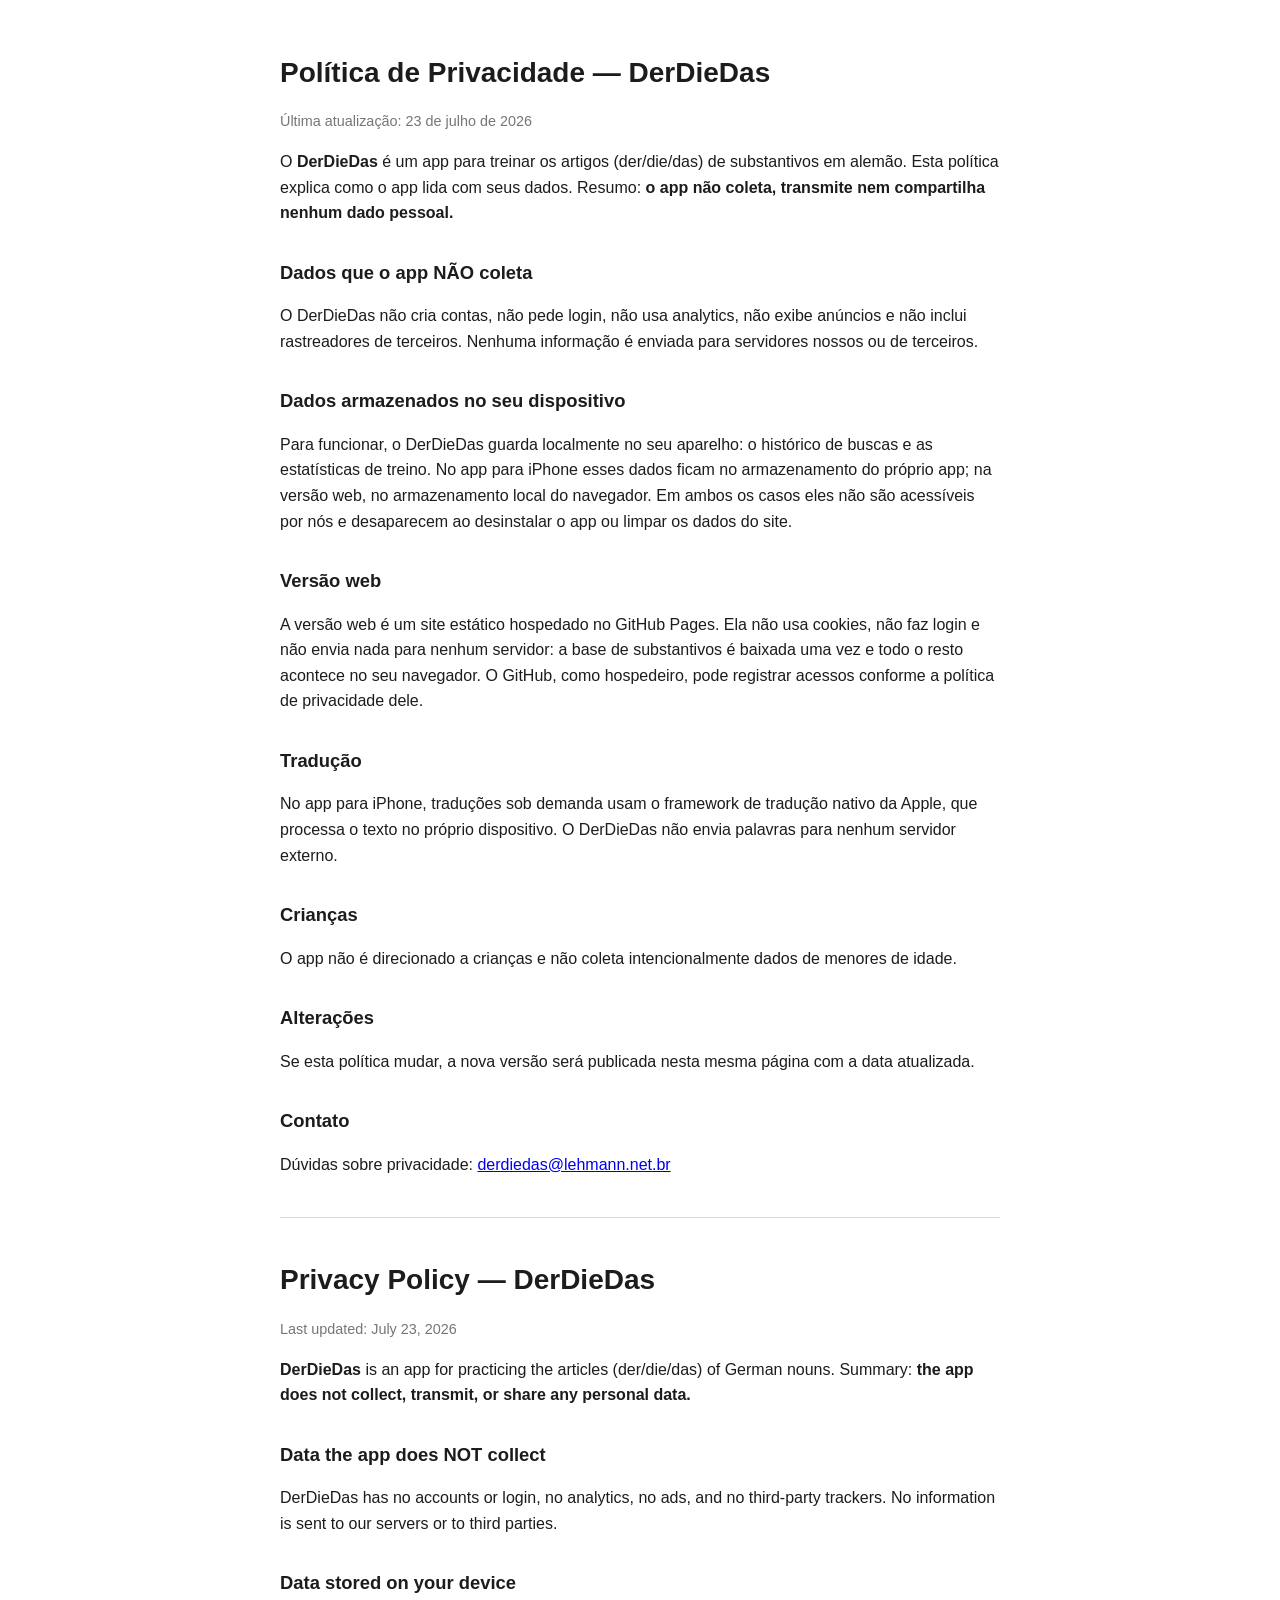
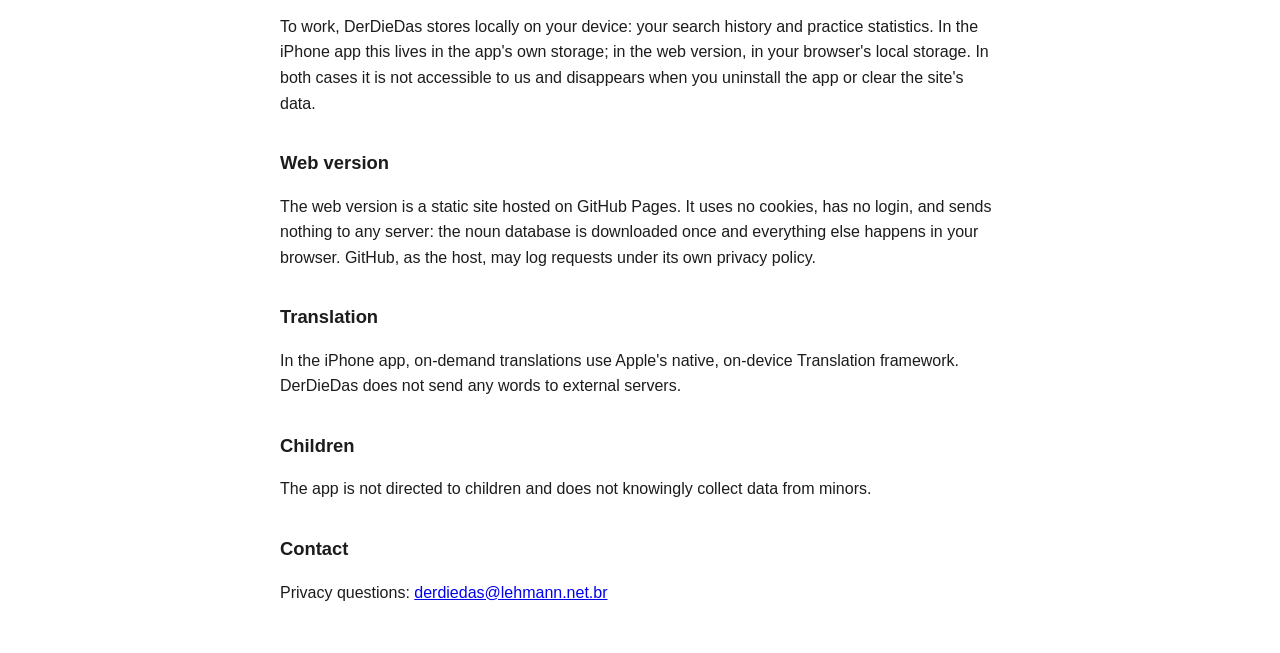
==== docs/privacidade.html @ f54a26e0 "Adiciona versão web (PWA estático) no GitHub Pages Porta o app para um site estático em docs/, distr" ====
<!DOCTYPE html>
<html lang="pt-BR">
<head>
<meta charset="UTF-8">
<meta name="viewport" content="width=device-width, initial-scale=1.0">
<title>Política de Privacidade — DerDieDas</title>
<style>
  :root { color-scheme: light dark; }
  body {
    font-family: -apple-system, BlinkMacSystemFont, "Segoe UI", Roboto, sans-serif;
    line-height: 1.6; max-width: 720px; margin: 0 auto; padding: 2rem 1.25rem;
    color: #1c1c1e; background: #fff;
  }
  @media (prefers-color-scheme: dark) {
    body { color: #e5e5e7; background: #1c1c1e; }
    a { color: #6db3ff; }
  }
  h1 { font-size: 1.75rem; margin-bottom: .25rem; }
  h2 { font-size: 1.15rem; margin-top: 2rem; }
  .muted { opacity: .6; font-size: .9rem; }
  hr { border: none; border-top: 1px solid rgba(128,128,128,.3); margin: 2.5rem 0; }
</style>
</head>
<body>

<h1>Política de Privacidade — DerDieDas</h1>
<p class="muted">Última atualização: 23 de julho de 2026</p>

<p>O <strong>DerDieDas</strong> é um app para treinar os artigos (der/die/das) de substantivos em alemão. Esta política explica como o app lida com seus dados. Resumo: <strong>o app não coleta, transmite nem compartilha nenhum dado pessoal.</strong></p>

<h2>Dados que o app NÃO coleta</h2>
<p>O DerDieDas não cria contas, não pede login, não usa analytics, não exibe anúncios e não inclui rastreadores de terceiros. Nenhuma informação é enviada para servidores nossos ou de terceiros.</p>

<h2>Dados armazenados no seu dispositivo</h2>
<p>Para funcionar, o DerDieDas guarda localmente no seu aparelho: o histórico de buscas e as estatísticas de treino. No app para iPhone esses dados ficam no armazenamento do próprio app; na versão web, no armazenamento local do navegador. Em ambos os casos eles não são acessíveis por nós e desaparecem ao desinstalar o app ou limpar os dados do site.</p>

<h2>Versão web</h2>
<p>A versão web é um site estático hospedado no GitHub Pages. Ela não usa cookies, não faz login e não envia nada para nenhum servidor: a base de substantivos é baixada uma vez e todo o resto acontece no seu navegador. O GitHub, como hospedeiro, pode registrar acessos conforme a política de privacidade dele.</p>

<h2>Tradução</h2>
<p>No app para iPhone, traduções sob demanda usam o framework de tradução nativo da Apple, que processa o texto no próprio dispositivo. O DerDieDas não envia palavras para nenhum servidor externo.</p>

<h2>Crianças</h2>
<p>O app não é direcionado a crianças e não coleta intencionalmente dados de menores de idade.</p>

<h2>Alterações</h2>
<p>Se esta política mudar, a nova versão será publicada nesta mesma página com a data atualizada.</p>

<h2>Contato</h2>
<p>Dúvidas sobre privacidade: <a href="mailto:derdiedas@lehmann.net.br">derdiedas@lehmann.net.br</a></p>

<hr>

<h1>Privacy Policy — DerDieDas</h1>
<p class="muted">Last updated: July 23, 2026</p>

<p><strong>DerDieDas</strong> is an app for practicing the articles (der/die/das) of German nouns. Summary: <strong>the app does not collect, transmit, or share any personal data.</strong></p>

<h2>Data the app does NOT collect</h2>
<p>DerDieDas has no accounts or login, no analytics, no ads, and no third-party trackers. No information is sent to our servers or to third parties.</p>

<h2>Data stored on your device</h2>
<p>To work, DerDieDas stores locally on your device: your search history and practice statistics. In the iPhone app this lives in the app's own storage; in the web version, in your browser's local storage. In both cases it is not accessible to us and disappears when you uninstall the app or clear the site's data.</p>

<h2>Web version</h2>
<p>The web version is a static site hosted on GitHub Pages. It uses no cookies, has no login, and sends nothing to any server: the noun database is downloaded once and everything else happens in your browser. GitHub, as the host, may log requests under its own privacy policy.</p>

<h2>Translation</h2>
<p>In the iPhone app, on-demand translations use Apple's native, on-device Translation framework. DerDieDas does not send any words to external servers.</p>

<h2>Children</h2>
<p>The app is not directed to children and does not knowingly collect data from minors.</p>

<h2>Contact</h2>
<p>Privacy questions: <a href="mailto:derdiedas@lehmann.net.br">derdiedas@lehmann.net.br</a></p>

</body>
</html>
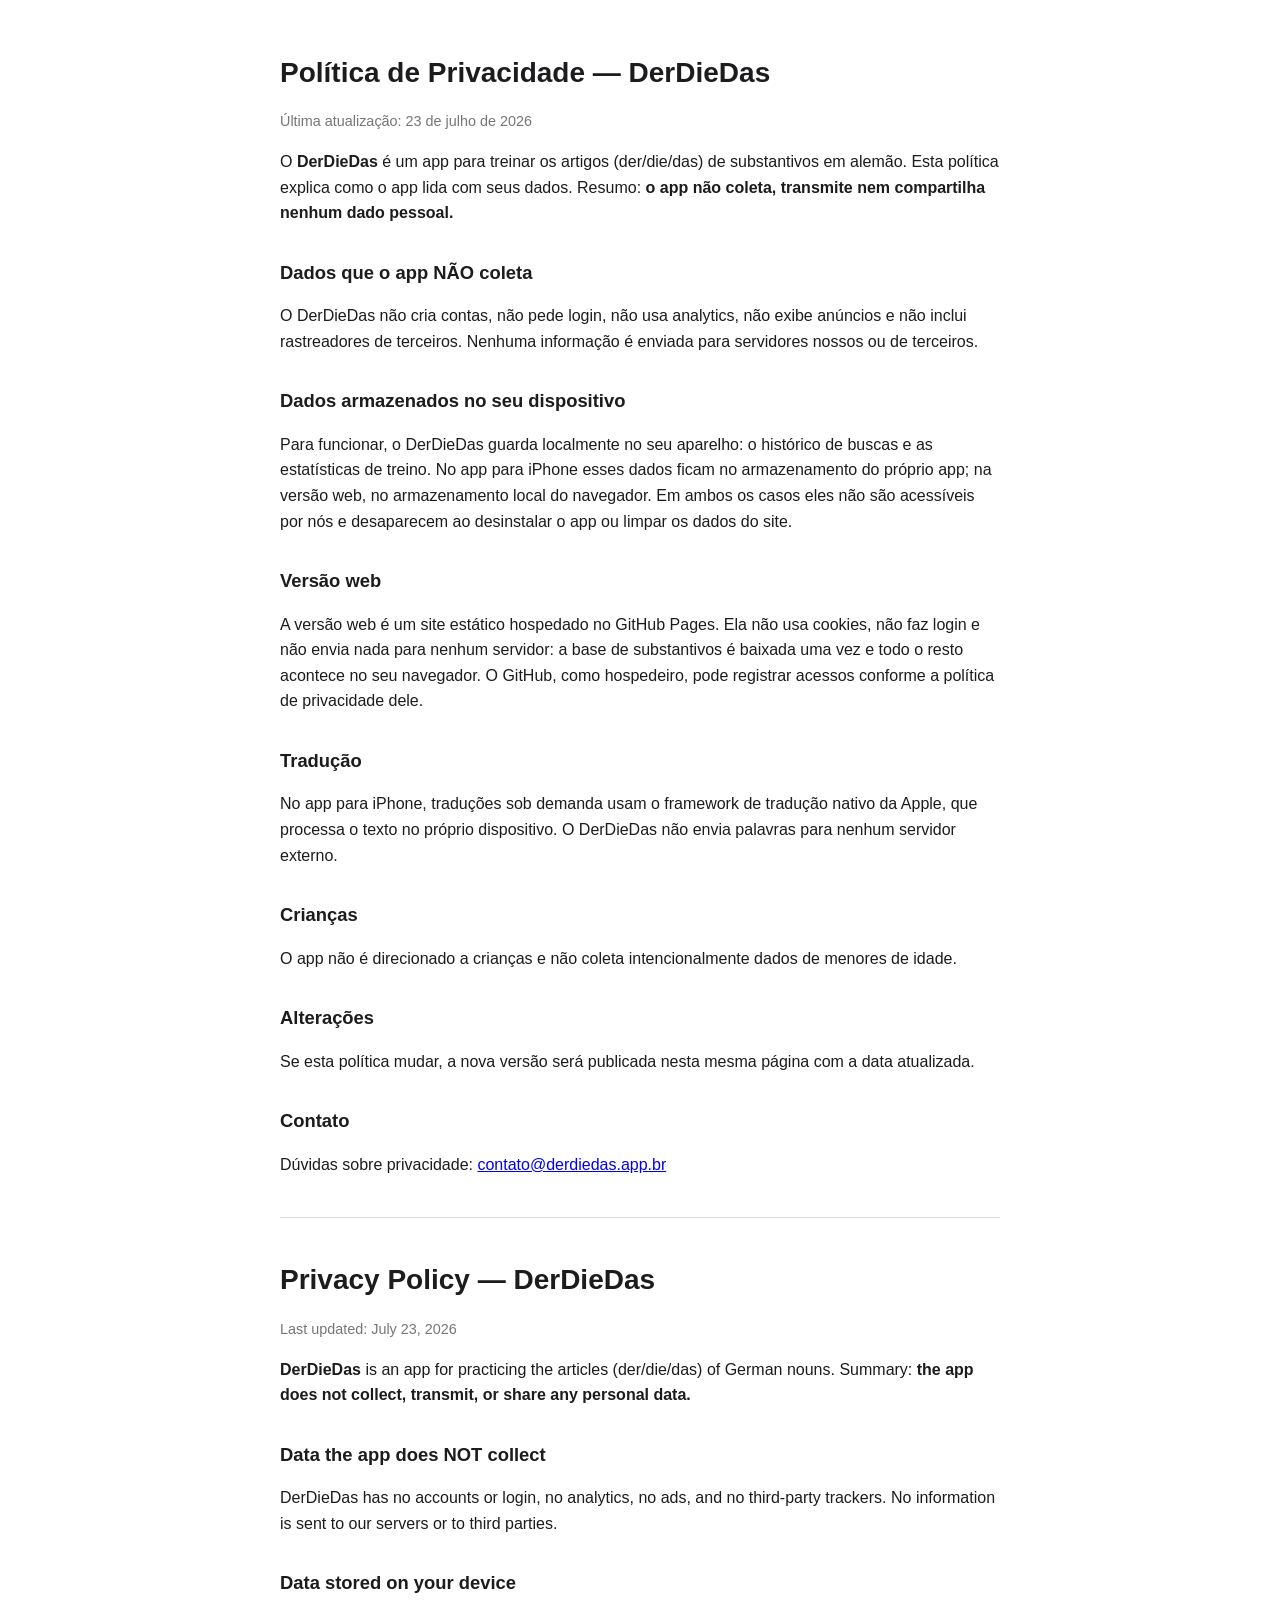
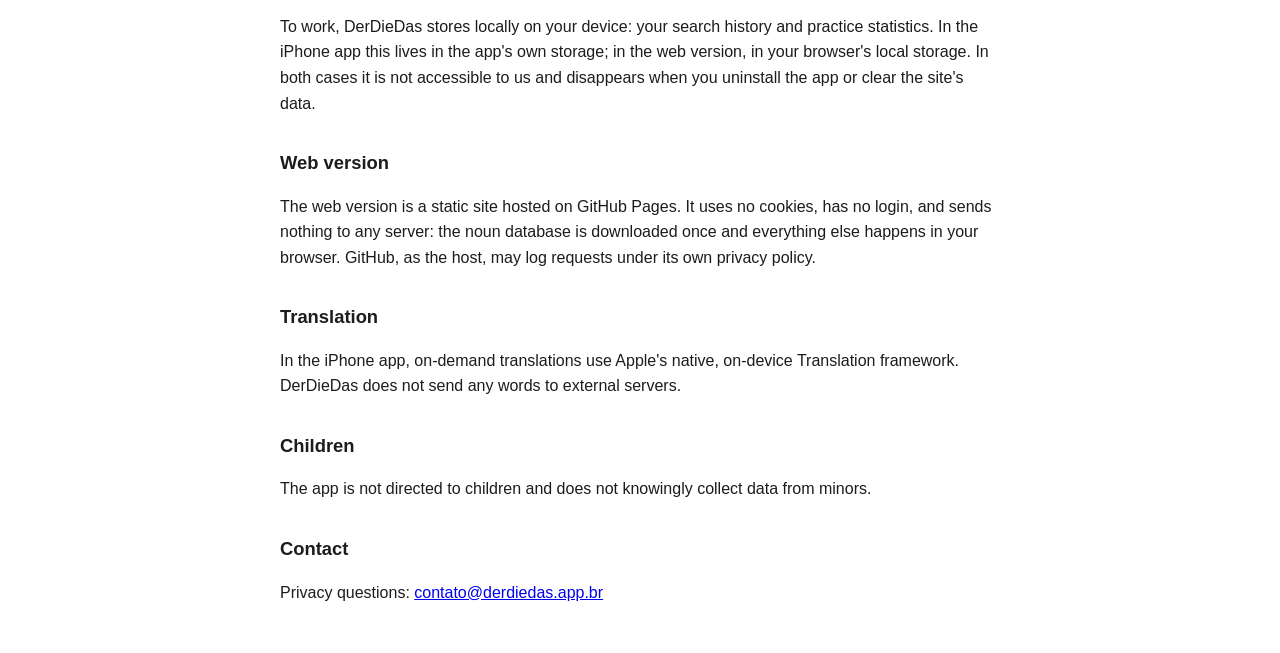
==== commit 06593172: "Adiciona botão de reportar palavra e e-mail contato@derdiedas.app.br Sem backend, o reporte abre o a" ====
--- a/docs/privacidade.html
+++ b/docs/privacidade.html
@@ -47,7 +47,7 @@
 <p>Se esta política mudar, a nova versão será publicada nesta mesma página com a data atualizada.</p>
 
 <h2>Contato</h2>
-<p>Dúvidas sobre privacidade: <a href="mailto:derdiedas@lehmann.net.br">derdiedas@lehmann.net.br</a></p>
+<p>Dúvidas sobre privacidade: <a href="mailto:contato@derdiedas.app.br">contato@derdiedas.app.br</a></p>
 
 <hr>
 
@@ -72,7 +72,7 @@
 <p>The app is not directed to children and does not knowingly collect data from minors.</p>
 
 <h2>Contact</h2>
-<p>Privacy questions: <a href="mailto:derdiedas@lehmann.net.br">derdiedas@lehmann.net.br</a></p>
+<p>Privacy questions: <a href="mailto:contato@derdiedas.app.br">contato@derdiedas.app.br</a></p>
 
 </body>
 </html>
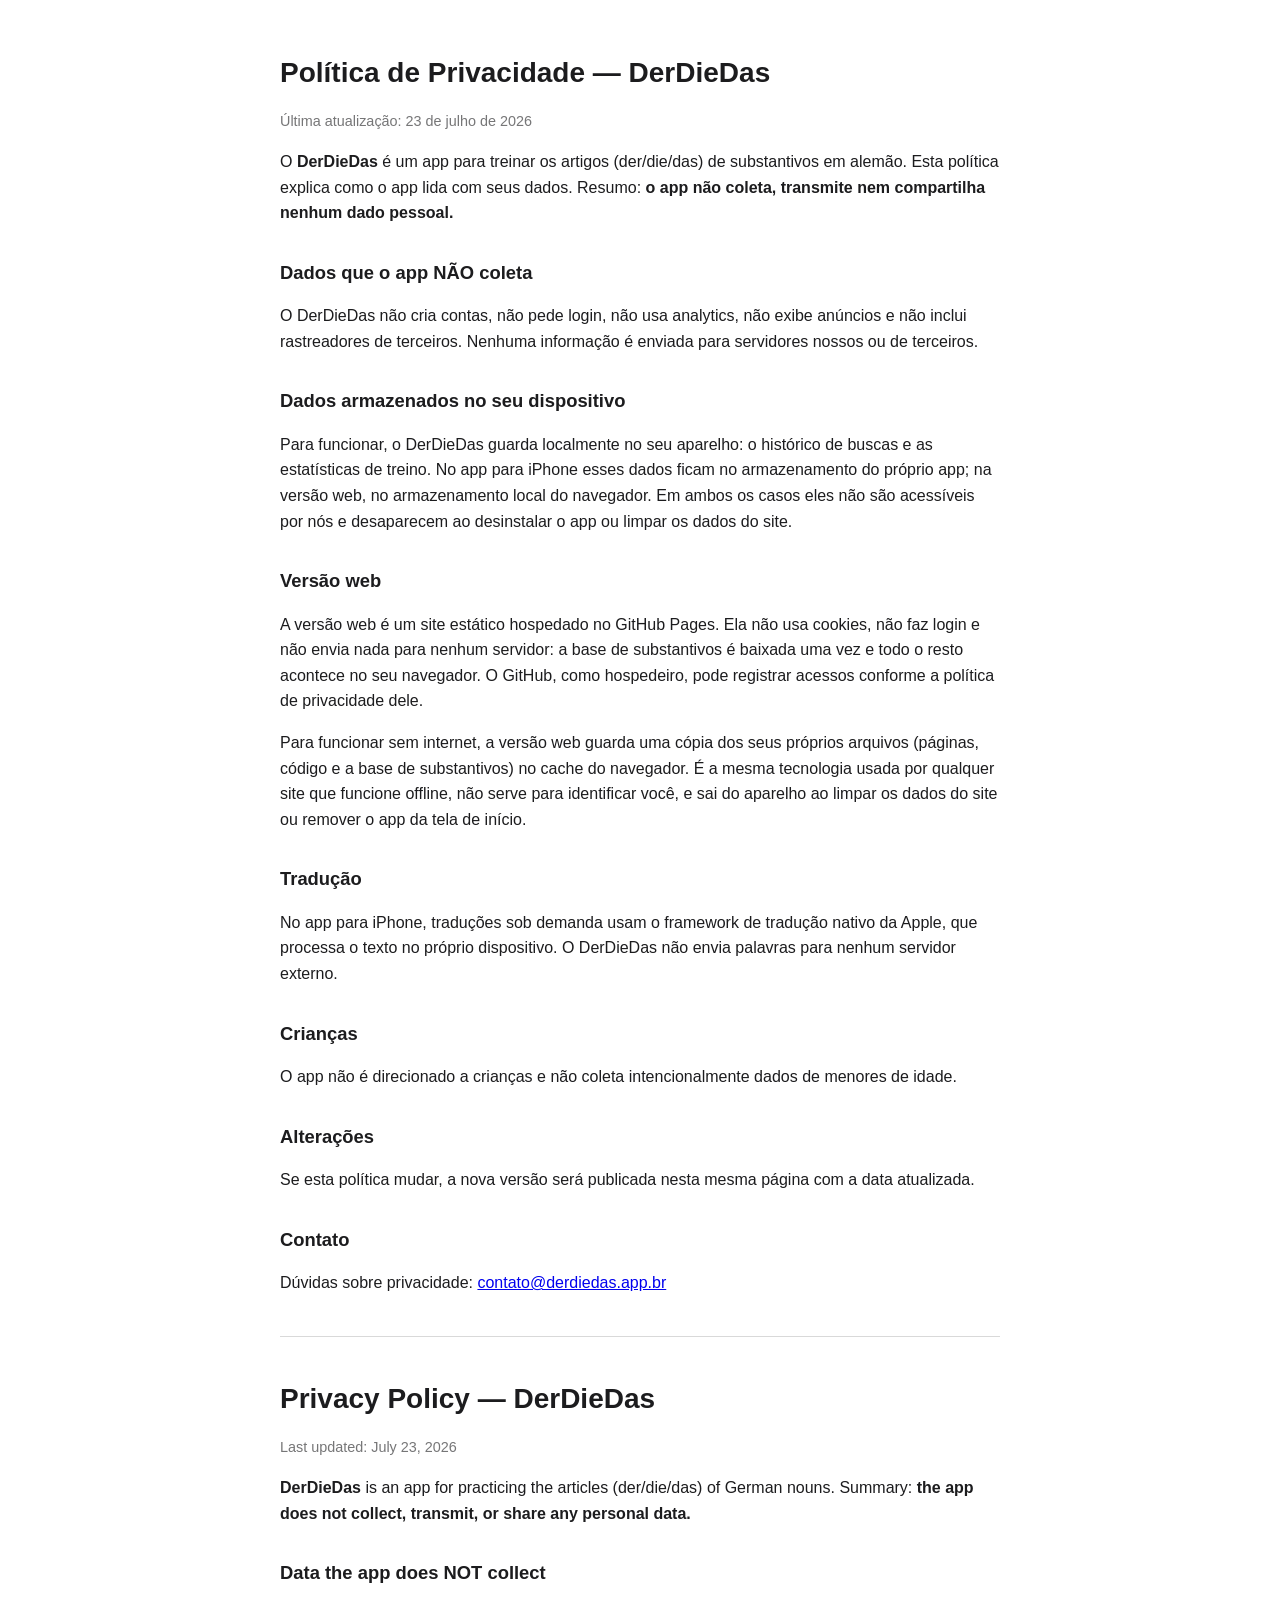
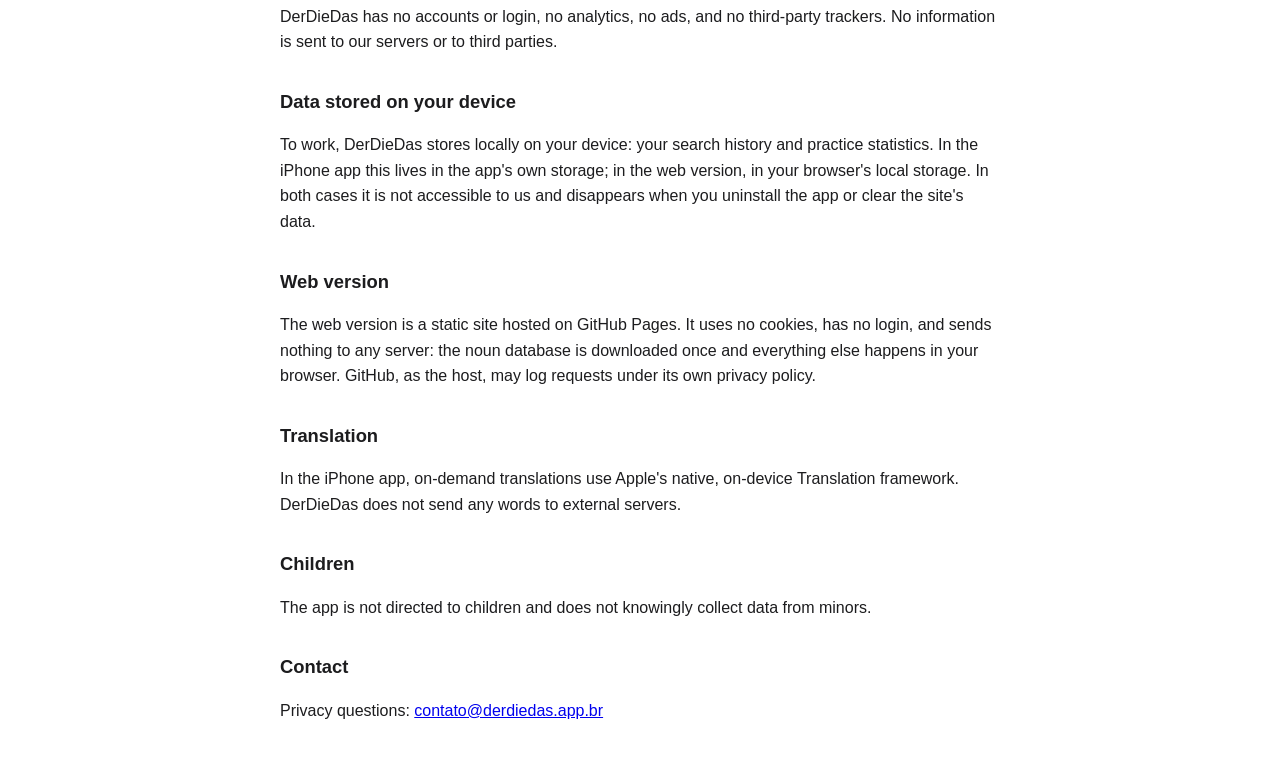
==== commit c1961334: "Faz o web app funcionar offline e ser instalável Service worker com precache versionado: o app intei" ====
--- a/docs/privacidade.html
+++ b/docs/privacidade.html
@@ -36,6 +36,7 @@
 
 <h2>Versão web</h2>
 <p>A versão web é um site estático hospedado no GitHub Pages. Ela não usa cookies, não faz login e não envia nada para nenhum servidor: a base de substantivos é baixada uma vez e todo o resto acontece no seu navegador. O GitHub, como hospedeiro, pode registrar acessos conforme a política de privacidade dele.</p>
+<p>Para funcionar sem internet, a versão web guarda uma cópia dos seus próprios arquivos (páginas, código e a base de substantivos) no cache do navegador. É a mesma tecnologia usada por qualquer site que funcione offline, não serve para identificar você, e sai do aparelho ao limpar os dados do site ou remover o app da tela de início.</p>
 
 <h2>Tradução</h2>
 <p>No app para iPhone, traduções sob demanda usam o framework de tradução nativo da Apple, que processa o texto no próprio dispositivo. O DerDieDas não envia palavras para nenhum servidor externo.</p>
